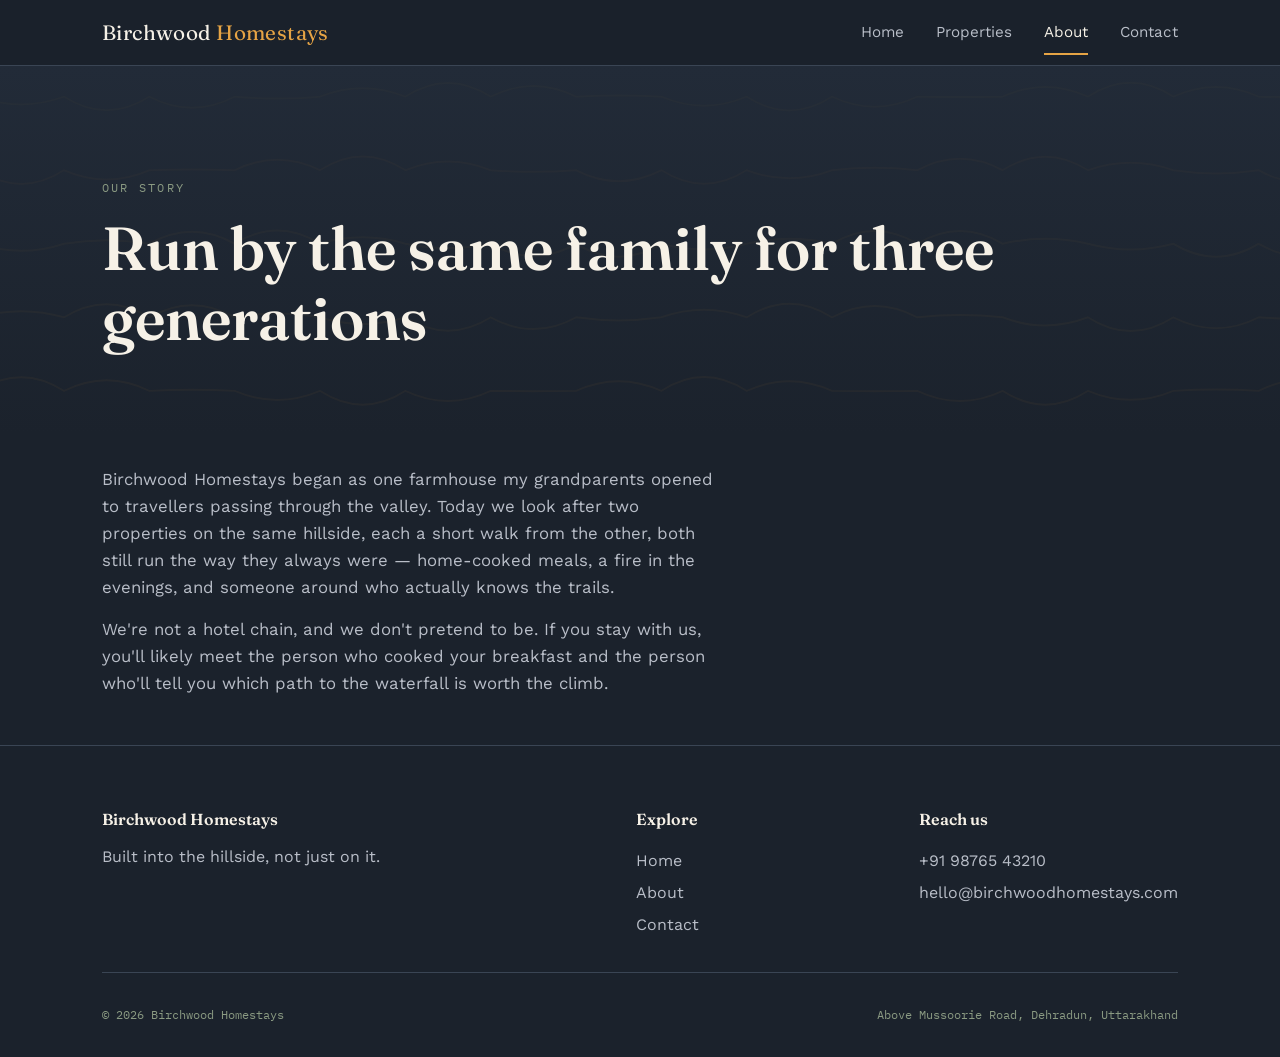
==== about.html @ c45ecbb9 "Add files via upload" ====
<!DOCTYPE html>
<html lang="en">
<head>
  <meta charset="UTF-8">
  <meta name="viewport" content="width=device-width, initial-scale=1.0">
  <title>About — Birchwood Homestays</title>
  <link rel="preconnect" href="https://fonts.googleapis.com">
  <link href="https://fonts.googleapis.com/css2?family=Fraunces:opsz,wght@9..144,400;9..144,600&family=Work+Sans:wght@400;500;600&family=IBM+Plex+Mono:wght@400;500&display=swap" rel="stylesheet">
  <link rel="stylesheet" href="css/style.css">
</head>
<body>

  <header class="site-header" id="site-header"></header>

  <main>
    <section class="hero">
      <div class="hero-contours" id="hero-contours"></div>
      <div class="wrap">
        <p class="hero-eyebrow">Our story</p>
        <h1 id="about-title">About us</h1>
      </div>
    </section>

    <section class="tight about-body" id="about-body">
      <div class="wrap">
        <p class="loading-note">Loading…</p>
      </div>
    </section>
  </main>

  <footer class="site-footer" id="site-footer"></footer>

  <script src="js/shared.js"></script>
  <script>
    (async function init() {
      const site = await renderChrome("about");
      document.getElementById("hero-contours").innerHTML = contourSVG({ lines: 5, opacity: 0.4 });

      const body = document.getElementById("about-body");
      if (!site) {
        body.innerHTML = `<div class="wrap"><p class="empty-note">Could not load page content.</p></div>`;
        return;
      }

      document.getElementById("about-title").textContent = site.aboutTitle || "About us";
      body.innerHTML = `
        <div class="wrap">
          ${(site.aboutBody || []).map(p => `<p>${escapeHTML(p)}</p>`).join("")}
        </div>
      `;
    })();
  </script>
</body>
</html>
---- css/style.css ----
/* ===================================================================
   BIRCHWOOD HOMESTAYS — design tokens
   Theme: dusk in the hills. Edit the variables below to retheme
   the whole site from one place — nothing else needs to change.
   =================================================================== */

:root {
  /* Color */
  --color-bg: #1B222C;
  --color-bg-soft: #222B38;
  --color-bg-card: #2A3442;
  --color-accent: #E6A445;
  --color-accent-soft: #E6A44530;
  --color-text: #F6F1E7;
  --color-text-dim: #B9BEC8;
  --color-sage: #8A9A82;
  --color-line: #3A4554;

  /* Type */
  --font-display: "Fraunces", Georgia, serif;
  --font-body: "Work Sans", "Segoe UI", sans-serif;
  --font-mono: "IBM Plex Mono", monospace;

  /* Layout */
  --max-width: 1140px;
  --radius: 3px;
  --space-xs: 0.5rem;
  --space-sm: 1rem;
  --space-md: 2rem;
  --space-lg: 4rem;
  --space-xl: 7rem;
}

* { box-sizing: border-box; }

html { scroll-behavior: smooth; }

body {
  margin: 0;
  background: var(--color-bg);
  color: var(--color-text);
  font-family: var(--font-body);
  line-height: 1.6;
  font-size: 16px;
}

img { max-width: 100%; display: block; }

a { color: inherit; text-decoration: none; }

h1, h2, h3 {
  font-family: var(--font-display);
  font-weight: 600;
  line-height: 1.15;
  margin: 0 0 var(--space-sm) 0;
}

h1 { font-size: clamp(2.4rem, 5vw, 3.8rem); }
h2 { font-size: clamp(1.7rem, 3vw, 2.4rem); }
h3 { font-size: 1.25rem; }

p { margin: 0 0 var(--space-sm) 0; color: var(--color-text-dim); }

.wrap {
  max-width: var(--max-width);
  margin: 0 auto;
  padding: 0 var(--space-md);
}

/* Visible keyboard focus, everywhere */
a:focus-visible, button:focus-visible, input:focus-visible, textarea:focus-visible {
  outline: 2px solid var(--color-accent);
  outline-offset: 3px;
}

@media (prefers-reduced-motion: reduce) {
  * { animation-duration: 0.01ms !important; transition-duration: 0.01ms !important; }
}

/* ---------- Header ---------- */

.site-header {
  position: sticky;
  top: 0;
  z-index: 50;
  background: rgba(27, 34, 44, 0.92);
  backdrop-filter: blur(6px);
  border-bottom: 1px solid var(--color-line);
}

.site-header .wrap {
  display: flex;
  align-items: center;
  justify-content: space-between;
  padding-top: var(--space-sm);
  padding-bottom: var(--space-sm);
}

.brand {
  font-family: var(--font-display);
  font-size: 1.3rem;
  letter-spacing: 0.02em;
}

.brand span { color: var(--color-accent); }

.main-nav {
  display: flex;
  gap: var(--space-md);
  font-size: 0.95rem;
}

.main-nav a {
  position: relative;
  padding: 0.25rem 0;
  color: var(--color-text-dim);
  transition: color 0.2s ease;
}

.main-nav a:hover, .main-nav a.active { color: var(--color-text); }

.main-nav a.active::after {
  content: "";
  position: absolute;
  left: 0; right: 0; bottom: -6px;
  height: 2px;
  background: var(--color-accent);
}

.nav-toggle {
  display: none;
  background: none;
  border: 1px solid var(--color-line);
  color: var(--color-text);
  padding: 0.4rem 0.6rem;
  border-radius: var(--radius);
}

@media (max-width: 720px) {
  .main-nav {
    position: absolute;
    top: 100%; left: 0; right: 0;
    background: var(--color-bg-soft);
    flex-direction: column;
    padding: var(--space-sm) var(--space-md);
    border-bottom: 1px solid var(--color-line);
    display: none;
  }
  .main-nav.open { display: flex; }
  .nav-toggle { display: inline-block; }
}

/* ---------- Topographic divider (signature motif) ---------- */

.contour-divider {
  width: 100%;
  height: 48px;
  display: block;
  opacity: 0.5;
}

/* ---------- Hero ---------- */

.hero {
  position: relative;
  padding: var(--space-xl) 0 var(--space-lg);
  overflow: hidden;
  background: linear-gradient(180deg, var(--color-bg-soft), var(--color-bg));
}

.hero-contours {
  position: absolute;
  inset: 0;
  z-index: 0;
  opacity: 0.5;
}

.hero .wrap { position: relative; z-index: 1; }

.hero-eyebrow {
  font-family: var(--font-mono);
  font-size: 0.78rem;
  letter-spacing: 0.18em;
  text-transform: uppercase;
  color: var(--color-sage);
  margin-bottom: var(--space-sm);
}

.hero p.lede {
  max-width: 38ch;
  font-size: 1.1rem;
}

/* ---------- Buttons ---------- */

.btn {
  display: inline-flex;
  align-items: center;
  gap: 0.5rem;
  padding: 0.7rem 1.4rem;
  border-radius: var(--radius);
  font-family: var(--font-body);
  font-weight: 600;
  font-size: 0.95rem;
  border: 1px solid transparent;
  cursor: pointer;
  transition: transform 0.15s ease, background 0.2s ease;
}

.btn-primary {
  background: var(--color-accent);
  color: #20180A;
}

.btn-primary:hover { transform: translateY(-1px); }

.btn-outline {
  background: transparent;
  border-color: var(--color-line);
  color: var(--color-text);
}

.btn-outline:hover { border-color: var(--color-accent); }

/* ---------- Property cards (home page) ---------- */

.property-grid {
  display: grid;
  grid-template-columns: repeat(2, 1fr);
  gap: var(--space-md);
  margin: var(--space-lg) 0;
}

@media (max-width: 720px) {
  .property-grid { grid-template-columns: 1fr; }
}

.property-card {
  background: var(--color-bg-card);
  border: 1px solid var(--color-line);
  border-radius: var(--radius);
  overflow: hidden;
  display: flex;
  flex-direction: column;
  transition: transform 0.2s ease, border-color 0.2s ease;
}

.property-card:nth-child(2) { transform: translateY(1.5rem); }

@media (max-width: 720px) {
  .property-card:nth-child(2) { transform: none; }
}

.property-card:hover {
  border-color: var(--color-accent);
  transform: translateY(-4px);
}

.property-card:nth-child(2):hover { transform: translateY(1.5rem) translateY(-4px); }

.property-card-image { aspect-ratio: 3/2; overflow: hidden; }
.property-card-image img { width: 100%; height: 100%; object-fit: cover; }

.property-card-body { padding: var(--space-md); flex: 1; display: flex; flex-direction: column; }

.property-card-tagline {
  font-family: var(--font-mono);
  font-size: 0.82rem;
  color: var(--color-accent);
  margin-bottom: 0.5rem;
}

.property-card-body .btn { margin-top: auto; align-self: flex-start; }

/* ---------- Section spacing ---------- */

section { padding: var(--space-lg) 0; }
section.tight { padding: var(--space-md) 0; }

.section-eyebrow {
  font-family: var(--font-mono);
  font-size: 0.78rem;
  letter-spacing: 0.16em;
  text-transform: uppercase;
  color: var(--color-sage);
  margin-bottom: 0.5rem;
}

/* ---------- Gallery ---------- */

.gallery {
  display: grid;
  grid-template-columns: 1.4fr 1fr;
  grid-template-rows: repeat(2, 1fr);
  gap: var(--space-xs);
  border-radius: var(--radius);
  overflow: hidden;
}

.gallery img { width: 100%; height: 100%; object-fit: cover; }
.gallery a:first-child { grid-row: span 2; }

@media (max-width: 720px) {
  .gallery { grid-template-columns: 1fr 1fr; grid-template-rows: repeat(3, auto); }
  .gallery a:first-child { grid-row: span 1; grid-column: span 2; }
}

/* ---------- Amenities list ---------- */

.amenities-list {
  list-style: none;
  padding: 0;
  margin: 0;
  display: grid;
  grid-template-columns: repeat(2, 1fr);
  gap: 0.6rem 1.5rem;
}

@media (max-width: 600px) { .amenities-list { grid-template-columns: 1fr; } }

.amenities-list li {
  display: flex;
  align-items: baseline;
  gap: 0.6rem;
  color: var(--color-text);
  padding-bottom: 0.6rem;
  border-bottom: 1px dashed var(--color-line);
}

.amenities-list li::before {
  content: "—";
  color: var(--color-accent);
}

/* ---------- Pricing cards ---------- */

.room-grid {
  display: grid;
  grid-template-columns: repeat(auto-fit, minmax(220px, 1fr));
  gap: var(--space-sm);
}

.room-card {
  background: var(--color-bg-card);
  border: 1px solid var(--color-line);
  border-radius: var(--radius);
  padding: var(--space-md);
}

.room-card .price {
  font-family: var(--font-mono);
  font-size: 1.3rem;
  color: var(--color-accent);
  margin: 0.4rem 0;
}

.room-card .occupancy {
  font-family: var(--font-mono);
  font-size: 0.78rem;
  color: var(--color-sage);
  text-transform: uppercase;
  letter-spacing: 0.06em;
}

/* ---------- Location ---------- */

.location-block {
  display: grid;
  grid-template-columns: 1fr 1fr;
  gap: var(--space-md);
  align-items: start;
}

@media (max-width: 720px) { .location-block { grid-template-columns: 1fr; } }

.map-frame {
  border: 1px solid var(--color-line);
  border-radius: var(--radius);
  overflow: hidden;
  aspect-ratio: 4/3;
}

.map-frame iframe { width: 100%; height: 100%; border: 0; }

/* ---------- Reviews (postcard motif) ---------- */

.review-grid {
  display: grid;
  grid-template-columns: repeat(auto-fit, minmax(260px, 1fr));
  gap: var(--space-md);
}

.review-card {
  position: relative;
  background: var(--color-bg-card);
  border: 1px solid var(--color-line);
  border-radius: var(--radius);
  padding: var(--space-md);
}

.review-stamp {
  position: absolute;
  top: var(--space-sm);
  right: var(--space-sm);
  width: 40px; height: 40px;
  border: 1.5px dashed var(--color-accent);
  border-radius: 50%;
  display: flex;
  align-items: center;
  justify-content: center;
  font-family: var(--font-mono);
  font-size: 0.7rem;
  color: var(--color-accent);
  transform: rotate(8deg);
}

.review-text { font-style: italic; color: var(--color-text); margin-bottom: var(--space-sm); }

.review-guest { font-family: var(--font-mono); font-size: 0.85rem; color: var(--color-sage); }

/* ---------- About page ---------- */

.about-body p { font-size: 1.05rem; max-width: 62ch; }

/* ---------- Contact ---------- */

.contact-grid {
  display: grid;
  grid-template-columns: 1fr 1fr;
  gap: var(--space-lg);
}

@media (max-width: 720px) { .contact-grid { grid-template-columns: 1fr; } }

.contact-info dt {
  font-family: var(--font-mono);
  font-size: 0.78rem;
  color: var(--color-sage);
  text-transform: uppercase;
  letter-spacing: 0.06em;
  margin-top: var(--space-sm);
}

.contact-info dd { margin: 0.2rem 0 0 0; font-size: 1.05rem; }

form.contact-form { display: flex; flex-direction: column; gap: var(--space-sm); }

.contact-form label {
  font-family: var(--font-mono);
  font-size: 0.78rem;
  text-transform: uppercase;
  letter-spacing: 0.06em;
  color: var(--color-sage);
  margin-bottom: 0.3rem;
  display: block;
}

.contact-form input, .contact-form textarea, .contact-form select {
  width: 100%;
  background: var(--color-bg-card);
  border: 1px solid var(--color-line);
  border-radius: var(--radius);
  color: var(--color-text);
  padding: 0.65rem 0.8rem;
  font-family: var(--font-body);
  font-size: 1rem;
}

.contact-form input:focus, .contact-form textarea:focus, .contact-form select:focus {
  border-color: var(--color-accent);
}

.form-status {
  font-family: var(--font-mono);
  font-size: 0.85rem;
  color: var(--color-sage);
  min-height: 1.2em;
}

/* ---------- Footer ---------- */

.site-footer {
  border-top: 1px solid var(--color-line);
  padding: var(--space-lg) 0 var(--space-md);
  color: var(--color-text-dim);
}

.footer-grid {
  display: grid;
  grid-template-columns: 2fr 1fr 1fr;
  gap: var(--space-md);
}

@media (max-width: 720px) { .footer-grid { grid-template-columns: 1fr; gap: var(--space-md); } }

.footer-grid h3 { font-size: 1rem; color: var(--color-text); }

.footer-grid a { display: block; padding: 0.2rem 0; color: var(--color-text-dim); }
.footer-grid a:hover { color: var(--color-accent); }

.footer-bottom {
  margin-top: var(--space-md);
  padding-top: var(--space-md);
  border-top: 1px solid var(--color-line);
  font-family: var(--font-mono);
  font-size: 0.78rem;
  color: var(--color-sage);
  display: flex;
  justify-content: space-between;
  flex-wrap: wrap;
  gap: 0.5rem;
}

/* ---------- Loading / empty states ---------- */

.loading-note, .empty-note {
  font-family: var(--font-mono);
  font-size: 0.85rem;
  color: var(--color-sage);
  padding: var(--space-md) 0;
}

/* ---------- Utility ---------- */

.center { text-align: center; }
.mt-lg { margin-top: var(--space-lg); }
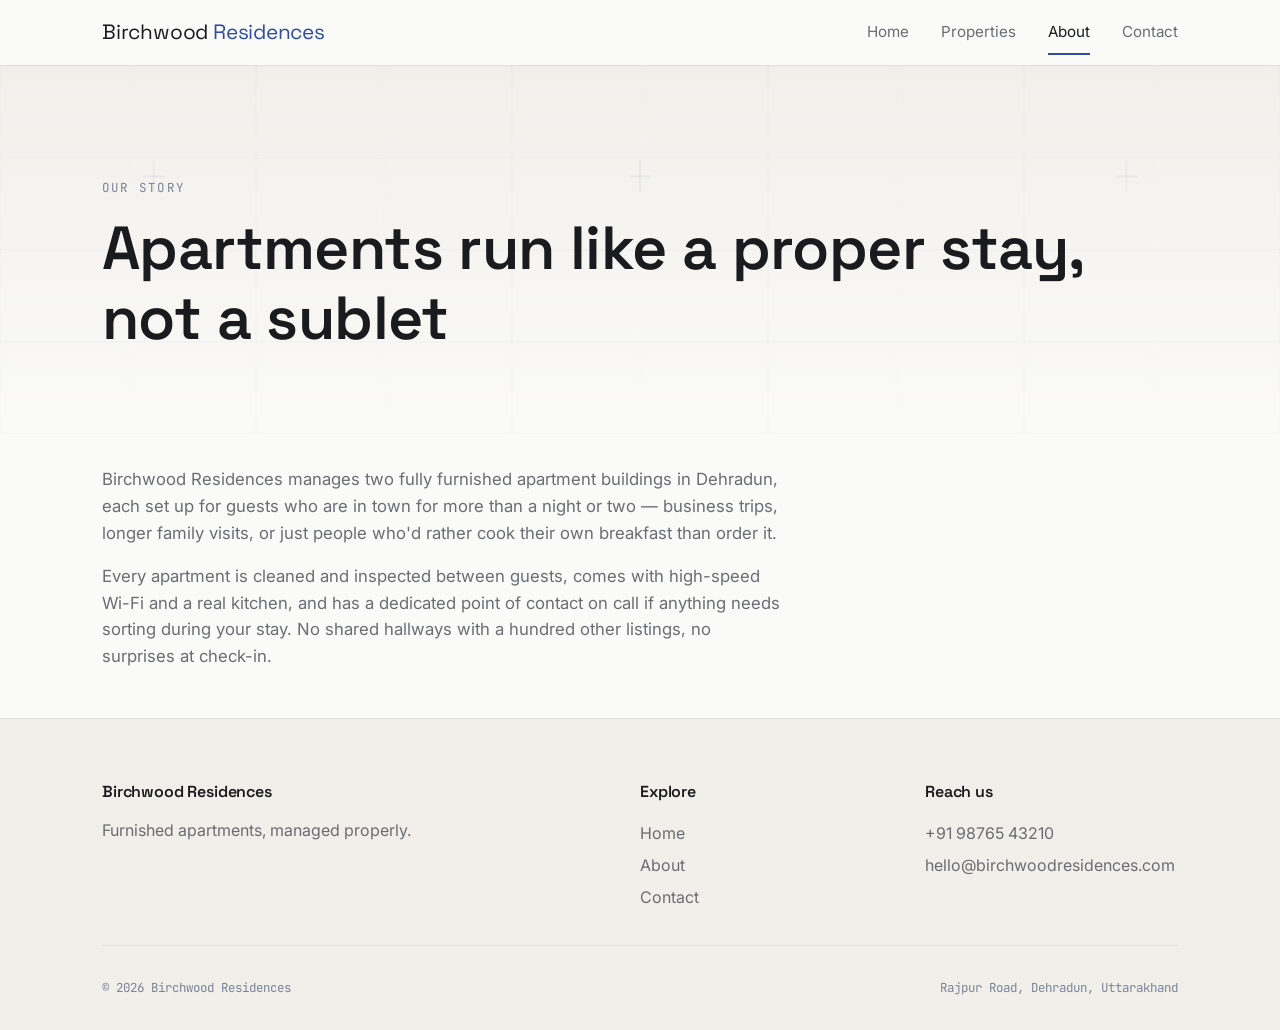
==== commit 3f374d07: "Add files via upload" ====
--- a/about.html
+++ b/about.html
@@ -3,9 +3,9 @@
 <head>
   <meta charset="UTF-8">
   <meta name="viewport" content="width=device-width, initial-scale=1.0">
-  <title>About — Birchwood Homestays</title>
+  <title>About — Birchwood Residences</title>
   <link rel="preconnect" href="https://fonts.googleapis.com">
-  <link href="https://fonts.googleapis.com/css2?family=Fraunces:opsz,wght@9..144,400;9..144,600&family=Work+Sans:wght@400;500;600&family=IBM+Plex+Mono:wght@400;500&display=swap" rel="stylesheet">
+  <link href="https://fonts.googleapis.com/css2?family=Space+Grotesk:wght@500;600;700&family=Inter:wght@400;500;600&family=JetBrains+Mono:wght@400;500&display=swap" rel="stylesheet">
   <link rel="stylesheet" href="css/style.css">
 </head>
 <body>
--- a/css/style.css
+++ b/css/style.css
@@ -1,25 +1,27 @@
 /* ===================================================================
-   BIRCHWOOD HOMESTAYS — design tokens
-   Theme: dusk in the hills. Edit the variables below to retheme
-   the whole site from one place — nothing else needs to change.
+   BIRCHWOOD RESIDENCES — design tokens
+   Theme: modern apartments, architectural/blueprint motif.
+   Edit the variables below to retheme the whole site from one
+   place — nothing else needs to change.
    =================================================================== */
 
 :root {
   /* Color */
-  --color-bg: #1B222C;
-  --color-bg-soft: #222B38;
-  --color-bg-card: #2A3442;
-  --color-accent: #E6A445;
-  --color-accent-soft: #E6A44530;
-  --color-text: #F6F1E7;
-  --color-text-dim: #B9BEC8;
-  --color-sage: #8A9A82;
-  --color-line: #3A4554;
+  --color-bg: #FAFAF8;
+  --color-bg-soft: #F1EFEA;
+  --color-bg-card: #FFFFFF;
+  --color-accent: #2F4DA0;
+  --color-on-accent: #FFFFFF;
+  --color-accent-soft: #2F4DA01F;
+  --color-text: #1A1B1E;
+  --color-text-dim: #6B6D72;
+  --color-steel: #7B8499;
+  --color-line: #E1DFDA;
 
   /* Type */
-  --font-display: "Fraunces", Georgia, serif;
-  --font-body: "Work Sans", "Segoe UI", sans-serif;
-  --font-mono: "IBM Plex Mono", monospace;
+  --font-display: "Space Grotesk", "Segoe UI", sans-serif;
+  --font-body: "Inter", "Segoe UI", sans-serif;
+  --font-mono: "JetBrains Mono", monospace;
 
   /* Layout */
   --max-width: 1140px;
@@ -53,6 +55,7 @@
   font-weight: 600;
   line-height: 1.15;
   margin: 0 0 var(--space-sm) 0;
+  letter-spacing: -0.01em;
 }
 
 h1 { font-size: clamp(2.4rem, 5vw, 3.8rem); }
@@ -83,7 +86,7 @@
   position: sticky;
   top: 0;
   z-index: 50;
-  background: rgba(27, 34, 44, 0.92);
+  background: rgba(250, 250, 248, 0.92);
   backdrop-filter: blur(6px);
   border-bottom: 1px solid var(--color-line);
 }
@@ -99,7 +102,7 @@
 .brand {
   font-family: var(--font-display);
   font-size: 1.3rem;
-  letter-spacing: 0.02em;
+  letter-spacing: -0.01em;
 }
 
 .brand span { color: var(--color-accent); }
@@ -140,7 +143,7 @@
   .main-nav {
     position: absolute;
     top: 100%; left: 0; right: 0;
-    background: var(--color-bg-soft);
+    background: var(--color-bg);
     flex-direction: column;
     padding: var(--space-sm) var(--space-md);
     border-bottom: 1px solid var(--color-line);
@@ -150,7 +153,7 @@
   .nav-toggle { display: inline-block; }
 }
 
-/* ---------- Topographic divider (signature motif) ---------- */
+/* ---------- Blueprint divider / texture (signature motif) ---------- */
 
 .contour-divider {
   width: 100%;
@@ -172,7 +175,7 @@
   position: absolute;
   inset: 0;
   z-index: 0;
-  opacity: 0.5;
+  opacity: 0.6;
 }
 
 .hero .wrap { position: relative; z-index: 1; }
@@ -182,7 +185,7 @@
   font-size: 0.78rem;
   letter-spacing: 0.18em;
   text-transform: uppercase;
-  color: var(--color-sage);
+  color: var(--color-steel);
   margin-bottom: var(--space-sm);
 }
 
@@ -209,7 +212,7 @@
 
 .btn-primary {
   background: var(--color-accent);
-  color: #20180A;
+  color: var(--color-on-accent);
 }
 
 .btn-primary:hover { transform: translateY(-1px); }
@@ -220,7 +223,7 @@
   color: var(--color-text);
 }
 
-.btn-outline:hover { border-color: var(--color-accent); }
+.btn-outline:hover { border-color: var(--color-accent); color: var(--color-accent); }
 
 /* ---------- Property cards (home page) ---------- */
 
@@ -242,21 +245,14 @@
   overflow: hidden;
   display: flex;
   flex-direction: column;
-  transition: transform 0.2s ease, border-color 0.2s ease;
-}
-
-.property-card:nth-child(2) { transform: translateY(1.5rem); }
-
-@media (max-width: 720px) {
-  .property-card:nth-child(2) { transform: none; }
+  transition: transform 0.2s ease, border-color 0.2s ease, box-shadow 0.2s ease;
 }
 
 .property-card:hover {
   border-color: var(--color-accent);
   transform: translateY(-4px);
-}
-
-.property-card:nth-child(2):hover { transform: translateY(1.5rem) translateY(-4px); }
+  box-shadow: 0 12px 24px -12px rgba(20, 24, 40, 0.18);
+}
 
 .property-card-image { aspect-ratio: 3/2; overflow: hidden; }
 .property-card-image img { width: 100%; height: 100%; object-fit: cover; }
@@ -282,7 +278,7 @@
   font-size: 0.78rem;
   letter-spacing: 0.16em;
   text-transform: uppercase;
-  color: var(--color-sage);
+  color: var(--color-steel);
   margin-bottom: 0.5rem;
 }
 
@@ -328,8 +324,9 @@
 }
 
 .amenities-list li::before {
-  content: "—";
+  content: "+";
   color: var(--color-accent);
+  font-family: var(--font-mono);
 }
 
 /* ---------- Pricing cards ---------- */
@@ -357,7 +354,7 @@
 .room-card .occupancy {
   font-family: var(--font-mono);
   font-size: 0.78rem;
-  color: var(--color-sage);
+  color: var(--color-steel);
   text-transform: uppercase;
   letter-spacing: 0.06em;
 }
@@ -382,7 +379,7 @@
 
 .map-frame iframe { width: 100%; height: 100%; border: 0; }
 
-/* ---------- Reviews (postcard motif) ---------- */
+/* ---------- Reviews ---------- */
 
 .review-grid {
   display: grid;
@@ -403,7 +400,7 @@
   top: var(--space-sm);
   right: var(--space-sm);
   width: 40px; height: 40px;
-  border: 1.5px dashed var(--color-accent);
+  border: 1.5px solid var(--color-accent-soft);
   border-radius: 50%;
   display: flex;
   align-items: center;
@@ -411,12 +408,11 @@
   font-family: var(--font-mono);
   font-size: 0.7rem;
   color: var(--color-accent);
-  transform: rotate(8deg);
-}
-
-.review-text { font-style: italic; color: var(--color-text); margin-bottom: var(--space-sm); }
-
-.review-guest { font-family: var(--font-mono); font-size: 0.85rem; color: var(--color-sage); }
+}
+
+.review-text { font-style: normal; color: var(--color-text); margin-bottom: var(--space-sm); }
+
+.review-guest { font-family: var(--font-mono); font-size: 0.85rem; color: var(--color-steel); }
 
 /* ---------- About page ---------- */
 
@@ -435,7 +431,7 @@
 .contact-info dt {
   font-family: var(--font-mono);
   font-size: 0.78rem;
-  color: var(--color-sage);
+  color: var(--color-steel);
   text-transform: uppercase;
   letter-spacing: 0.06em;
   margin-top: var(--space-sm);
@@ -450,7 +446,7 @@
   font-size: 0.78rem;
   text-transform: uppercase;
   letter-spacing: 0.06em;
-  color: var(--color-sage);
+  color: var(--color-steel);
   margin-bottom: 0.3rem;
   display: block;
 }
@@ -473,7 +469,7 @@
 .form-status {
   font-family: var(--font-mono);
   font-size: 0.85rem;
-  color: var(--color-sage);
+  color: var(--color-steel);
   min-height: 1.2em;
 }
 
@@ -483,6 +479,7 @@
   border-top: 1px solid var(--color-line);
   padding: var(--space-lg) 0 var(--space-md);
   color: var(--color-text-dim);
+  background: var(--color-bg-soft);
 }
 
 .footer-grid {
@@ -504,7 +501,7 @@
   border-top: 1px solid var(--color-line);
   font-family: var(--font-mono);
   font-size: 0.78rem;
-  color: var(--color-sage);
+  color: var(--color-steel);
   display: flex;
   justify-content: space-between;
   flex-wrap: wrap;
@@ -516,7 +513,7 @@
 .loading-note, .empty-note {
   font-family: var(--font-mono);
   font-size: 0.85rem;
-  color: var(--color-sage);
+  color: var(--color-steel);
   padding: var(--space-md) 0;
 }
 
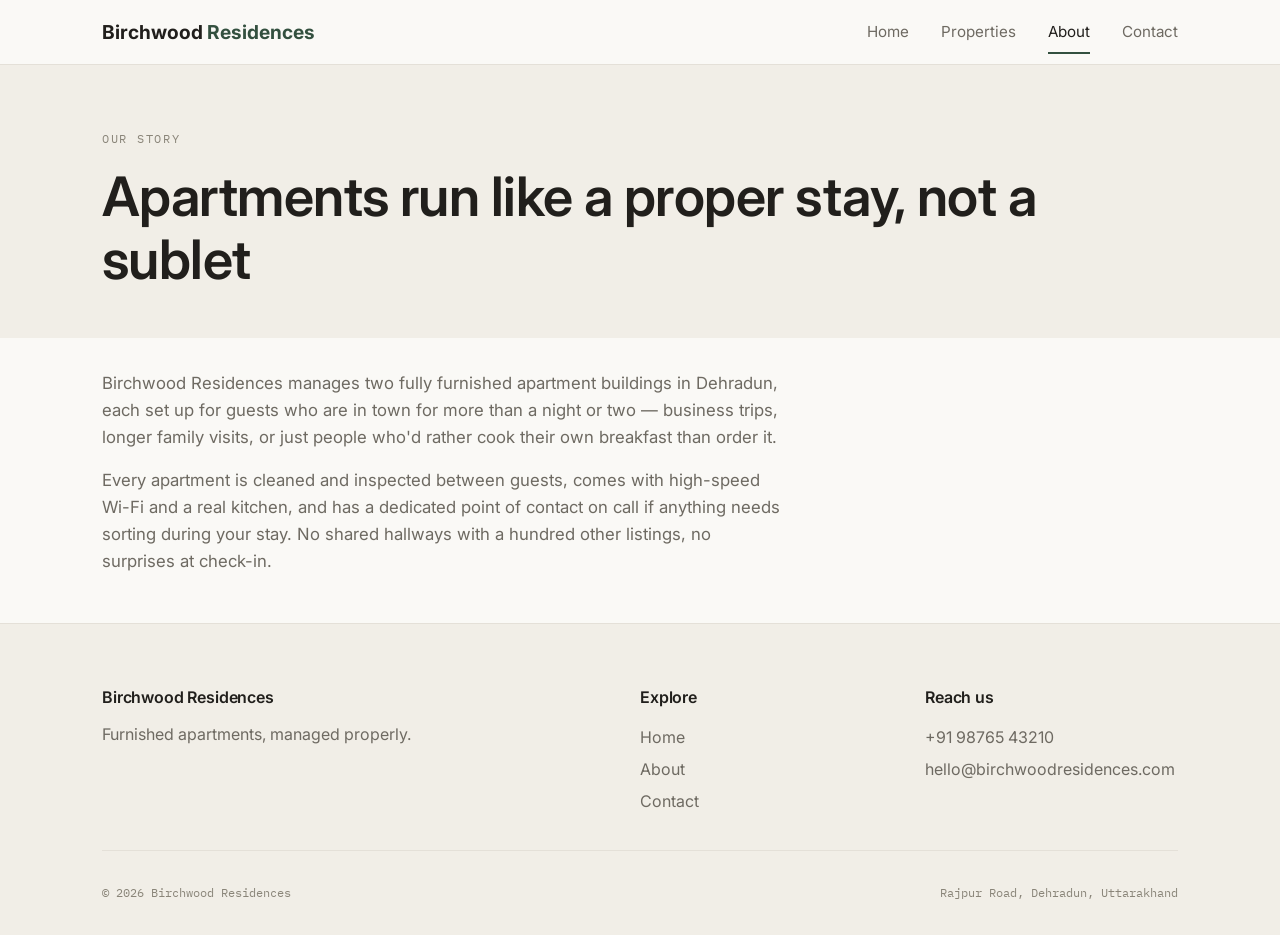
==== commit 53af50c5: "Add files via upload" ====
--- a/about.html
+++ b/about.html
@@ -5,7 +5,7 @@
   <meta name="viewport" content="width=device-width, initial-scale=1.0">
   <title>About — Birchwood Residences</title>
   <link rel="preconnect" href="https://fonts.googleapis.com">
-  <link href="https://fonts.googleapis.com/css2?family=Space+Grotesk:wght@500;600;700&family=Inter:wght@400;500;600&family=JetBrains+Mono:wght@400;500&display=swap" rel="stylesheet">
+  <link href="https://fonts.googleapis.com/css2?family=Inter:wght@400;500;600;700&family=IBM+Plex+Mono:wght@400;500&display=swap" rel="stylesheet">
   <link rel="stylesheet" href="css/style.css">
 </head>
 <body>
@@ -13,8 +13,7 @@
   <header class="site-header" id="site-header"></header>
 
   <main>
-    <section class="hero">
-      <div class="hero-contours" id="hero-contours"></div>
+    <section class="hero hero-plain">
       <div class="wrap">
         <p class="hero-eyebrow">Our story</p>
         <h1 id="about-title">About us</h1>
@@ -34,14 +33,11 @@
   <script>
     (async function init() {
       const site = await renderChrome("about");
-      document.getElementById("hero-contours").innerHTML = contourSVG({ lines: 5, opacity: 0.4 });
-
       const body = document.getElementById("about-body");
       if (!site) {
         body.innerHTML = `<div class="wrap"><p class="empty-note">Could not load page content.</p></div>`;
         return;
       }
-
       document.getElementById("about-title").textContent = site.aboutTitle || "About us";
       body.innerHTML = `
         <div class="wrap">
--- a/css/style.css
+++ b/css/style.css
@@ -1,36 +1,37 @@
 /* ===================================================================
    BIRCHWOOD RESIDENCES — design tokens
-   Theme: modern apartments, architectural/blueprint motif.
-   Edit the variables below to retheme the whole site from one
-   place — nothing else needs to change.
+   Theme: photography-led, restrained — modelled on how real
+   serviced-apartment brands (Sonder, StayVista, etc.) actually
+   present themselves: real photos doing the work, minimal
+   decoration, price and detail visible up front.
    =================================================================== */
 
 :root {
   /* Color */
-  --color-bg: #FAFAF8;
-  --color-bg-soft: #F1EFEA;
+  --color-bg: #FAF9F6;
+  --color-bg-soft: #F1EEE7;
   --color-bg-card: #FFFFFF;
-  --color-accent: #2F4DA0;
+  --color-accent: #33503F;
   --color-on-accent: #FFFFFF;
-  --color-accent-soft: #2F4DA01F;
-  --color-text: #1A1B1E;
-  --color-text-dim: #6B6D72;
-  --color-steel: #7B8499;
-  --color-line: #E1DFDA;
+  --color-accent-soft: #33503F14;
+  --color-text: #211F1C;
+  --color-text-dim: #6E6A62;
+  --color-steel: #8A8579;
+  --color-line: #E4E0D8;
 
   /* Type */
-  --font-display: "Space Grotesk", "Segoe UI", sans-serif;
+  --font-display: "Inter", "Segoe UI", sans-serif;
   --font-body: "Inter", "Segoe UI", sans-serif;
-  --font-mono: "JetBrains Mono", monospace;
+  --font-mono: "IBM Plex Mono", monospace;
 
   /* Layout */
   --max-width: 1140px;
-  --radius: 3px;
+  --radius: 4px;
   --space-xs: 0.5rem;
   --space-sm: 1rem;
   --space-md: 2rem;
   --space-lg: 4rem;
-  --space-xl: 7rem;
+  --space-xl: 6rem;
 }
 
 * { box-sizing: border-box; }
@@ -58,9 +59,9 @@
   letter-spacing: -0.01em;
 }
 
-h1 { font-size: clamp(2.4rem, 5vw, 3.8rem); }
-h2 { font-size: clamp(1.7rem, 3vw, 2.4rem); }
-h3 { font-size: 1.25rem; }
+h1 { font-size: clamp(2.3rem, 4.6vw, 3.4rem); }
+h2 { font-size: clamp(1.6rem, 2.8vw, 2.1rem); }
+h3 { font-size: 1.2rem; }
 
 p { margin: 0 0 var(--space-sm) 0; color: var(--color-text-dim); }
 
@@ -70,7 +71,6 @@
   padding: 0 var(--space-md);
 }
 
-/* Visible keyboard focus, everywhere */
 a:focus-visible, button:focus-visible, input:focus-visible, textarea:focus-visible {
   outline: 2px solid var(--color-accent);
   outline-offset: 3px;
@@ -86,7 +86,7 @@
   position: sticky;
   top: 0;
   z-index: 50;
-  background: rgba(250, 250, 248, 0.92);
+  background: rgba(250, 249, 246, 0.94);
   backdrop-filter: blur(6px);
   border-bottom: 1px solid var(--color-line);
 }
@@ -101,25 +101,15 @@
 
 .brand {
   font-family: var(--font-display);
-  font-size: 1.3rem;
-  letter-spacing: -0.01em;
+  font-weight: 700;
+  font-size: 1.2rem;
 }
 
 .brand span { color: var(--color-accent); }
 
-.main-nav {
-  display: flex;
-  gap: var(--space-md);
-  font-size: 0.95rem;
-}
-
-.main-nav a {
-  position: relative;
-  padding: 0.25rem 0;
-  color: var(--color-text-dim);
-  transition: color 0.2s ease;
-}
-
+.main-nav { display: flex; gap: var(--space-md); font-size: 0.95rem; }
+
+.main-nav a { position: relative; padding: 0.25rem 0; color: var(--color-text-dim); transition: color 0.2s ease; }
 .main-nav a:hover, .main-nav a.active { color: var(--color-text); }
 
 .main-nav a.active::after {
@@ -153,46 +143,56 @@
   .nav-toggle { display: inline-block; }
 }
 
-/* ---------- Blueprint divider / texture (signature motif) ---------- */
-
-.contour-divider {
-  width: 100%;
-  height: 48px;
-  display: block;
-  opacity: 0.5;
-}
-
-/* ---------- Hero ---------- */
+/* ---------- Hero (photo-led, like the real comparable sites) ---------- */
 
 .hero {
   position: relative;
-  padding: var(--space-xl) 0 var(--space-lg);
+  min-height: 64vh;
+  display: flex;
+  align-items: flex-end;
+  background-size: cover;
+  background-position: center;
   overflow: hidden;
-  background: linear-gradient(180deg, var(--color-bg-soft), var(--color-bg));
-}
-
-.hero-contours {
+}
+
+.hero::after {
+  content: "";
   position: absolute;
   inset: 0;
-  z-index: 0;
-  opacity: 0.6;
-}
-
-.hero .wrap { position: relative; z-index: 1; }
+  background: linear-gradient(180deg, rgba(20,18,14,0.05) 0%, rgba(20,18,14,0.65) 100%);
+}
+
+.hero .wrap {
+  position: relative;
+  z-index: 1;
+  padding-bottom: var(--space-lg);
+  color: #fff;
+}
 
 .hero-eyebrow {
   font-family: var(--font-mono);
   font-size: 0.78rem;
-  letter-spacing: 0.18em;
+  letter-spacing: 0.14em;
   text-transform: uppercase;
-  color: var(--color-steel);
+  color: #E8E4DA;
   margin-bottom: var(--space-sm);
 }
 
-.hero p.lede {
-  max-width: 38ch;
-  font-size: 1.1rem;
-}
+.hero h1 { color: #fff; }
+.hero p.lede { max-width: 42ch; font-size: 1.1rem; color: #E8E4DA; }
+
+/* Lighter hero variant for inner pages (about/contact) — no photo needed */
+.hero.hero-plain {
+  min-height: auto;
+  background: var(--color-bg-soft);
+  padding: var(--space-lg) 0 var(--space-md);
+  display: block;
+}
+.hero.hero-plain::after { display: none; }
+.hero.hero-plain .wrap { color: var(--color-text); padding-bottom: 0; }
+.hero.hero-plain .hero-eyebrow { color: var(--color-steel); }
+.hero.hero-plain h1 { color: var(--color-text); }
+.hero.hero-plain p.lede { color: var(--color-text-dim); }
 
 /* ---------- Buttons ---------- */
 
@@ -210,22 +210,13 @@
   transition: transform 0.15s ease, background 0.2s ease;
 }
 
-.btn-primary {
-  background: var(--color-accent);
-  color: var(--color-on-accent);
-}
-
+.btn-primary { background: var(--color-accent); color: var(--color-on-accent); }
 .btn-primary:hover { transform: translateY(-1px); }
 
-.btn-outline {
-  background: transparent;
-  border-color: var(--color-line);
-  color: var(--color-text);
-}
-
+.btn-outline { background: transparent; border-color: var(--color-line); color: var(--color-text); }
 .btn-outline:hover { border-color: var(--color-accent); color: var(--color-accent); }
 
-/* ---------- Property cards (home page) ---------- */
+/* ---------- Property cards (listing-style: photo, price, CTA) ---------- */
 
 .property-grid {
   display: grid;
@@ -234,9 +225,7 @@
   margin: var(--space-lg) 0;
 }
 
-@media (max-width: 720px) {
-  .property-grid { grid-template-columns: 1fr; }
-}
+@media (max-width: 720px) { .property-grid { grid-template-columns: 1fr; } }
 
 .property-card {
   background: var(--color-bg-card);
@@ -245,24 +234,34 @@
   overflow: hidden;
   display: flex;
   flex-direction: column;
-  transition: transform 0.2s ease, border-color 0.2s ease, box-shadow 0.2s ease;
+  transition: transform 0.2s ease, box-shadow 0.2s ease;
 }
 
 .property-card:hover {
-  border-color: var(--color-accent);
-  transform: translateY(-4px);
-  box-shadow: 0 12px 24px -12px rgba(20, 24, 40, 0.18);
-}
-
-.property-card-image { aspect-ratio: 3/2; overflow: hidden; }
+  transform: translateY(-3px);
+  box-shadow: 0 16px 32px -18px rgba(30, 28, 22, 0.25);
+}
+
+.property-card-image { position: relative; aspect-ratio: 3/2; overflow: hidden; }
 .property-card-image img { width: 100%; height: 100%; object-fit: cover; }
 
+.price-badge {
+  position: absolute;
+  bottom: var(--space-sm);
+  left: var(--space-sm);
+  background: rgba(255,255,255,0.95);
+  color: var(--color-text);
+  font-family: var(--font-mono);
+  font-size: 0.82rem;
+  padding: 0.3rem 0.7rem;
+  border-radius: var(--radius);
+}
+
 .property-card-body { padding: var(--space-md); flex: 1; display: flex; flex-direction: column; }
 
 .property-card-tagline {
-  font-family: var(--font-mono);
-  font-size: 0.82rem;
-  color: var(--color-accent);
+  font-size: 0.88rem;
+  color: var(--color-text-dim);
   margin-bottom: 0.5rem;
 }
 
@@ -276,7 +275,7 @@
 .section-eyebrow {
   font-family: var(--font-mono);
   font-size: 0.78rem;
-  letter-spacing: 0.16em;
+  letter-spacing: 0.12em;
   text-transform: uppercase;
   color: var(--color-steel);
   margin-bottom: 0.5rem;
@@ -320,14 +319,10 @@
   gap: 0.6rem;
   color: var(--color-text);
   padding-bottom: 0.6rem;
-  border-bottom: 1px dashed var(--color-line);
-}
-
-.amenities-list li::before {
-  content: "+";
-  color: var(--color-accent);
-  font-family: var(--font-mono);
-}
+  border-bottom: 1px solid var(--color-line);
+}
+
+.amenities-list li::before { content: "\2713"; color: var(--color-accent); font-weight: 700; }
 
 /* ---------- Pricing cards ---------- */
 
@@ -344,19 +339,14 @@
   padding: var(--space-md);
 }
 
-.room-card .price {
-  font-family: var(--font-mono);
-  font-size: 1.3rem;
-  color: var(--color-accent);
-  margin: 0.4rem 0;
-}
+.room-card .price { font-family: var(--font-mono); font-size: 1.25rem; color: var(--color-accent); margin: 0.4rem 0; }
 
 .room-card .occupancy {
   font-family: var(--font-mono);
   font-size: 0.78rem;
   color: var(--color-steel);
   text-transform: uppercase;
-  letter-spacing: 0.06em;
+  letter-spacing: 0.05em;
 }
 
 /* ---------- Location ---------- */
@@ -370,16 +360,10 @@
 
 @media (max-width: 720px) { .location-block { grid-template-columns: 1fr; } }
 
-.map-frame {
-  border: 1px solid var(--color-line);
-  border-radius: var(--radius);
-  overflow: hidden;
-  aspect-ratio: 4/3;
-}
-
+.map-frame { border: 1px solid var(--color-line); border-radius: var(--radius); overflow: hidden; aspect-ratio: 4/3; }
 .map-frame iframe { width: 100%; height: 100%; border: 0; }
 
-/* ---------- Reviews ---------- */
+/* ---------- Reviews (plain, star-rating led — not a postcard gimmick) ---------- */
 
 .review-grid {
   display: grid;
@@ -388,31 +372,15 @@
 }
 
 .review-card {
-  position: relative;
   background: var(--color-bg-card);
   border: 1px solid var(--color-line);
   border-radius: var(--radius);
   padding: var(--space-md);
 }
 
-.review-stamp {
-  position: absolute;
-  top: var(--space-sm);
-  right: var(--space-sm);
-  width: 40px; height: 40px;
-  border: 1.5px solid var(--color-accent-soft);
-  border-radius: 50%;
-  display: flex;
-  align-items: center;
-  justify-content: center;
-  font-family: var(--font-mono);
-  font-size: 0.7rem;
-  color: var(--color-accent);
-}
-
-.review-text { font-style: normal; color: var(--color-text); margin-bottom: var(--space-sm); }
-
-.review-guest { font-family: var(--font-mono); font-size: 0.85rem; color: var(--color-steel); }
+.review-stars { color: var(--color-accent); font-size: 0.95rem; margin-bottom: 0.5rem; letter-spacing: 0.05em; }
+.review-text { color: var(--color-text); margin-bottom: var(--space-sm); }
+.review-guest { font-size: 0.88rem; color: var(--color-steel); }
 
 /* ---------- About page ---------- */
 
@@ -420,11 +388,7 @@
 
 /* ---------- Contact ---------- */
 
-.contact-grid {
-  display: grid;
-  grid-template-columns: 1fr 1fr;
-  gap: var(--space-lg);
-}
+.contact-grid { display: grid; grid-template-columns: 1fr 1fr; gap: var(--space-lg); }
 
 @media (max-width: 720px) { .contact-grid { grid-template-columns: 1fr; } }
 
@@ -433,7 +397,7 @@
   font-size: 0.78rem;
   color: var(--color-steel);
   text-transform: uppercase;
-  letter-spacing: 0.06em;
+  letter-spacing: 0.05em;
   margin-top: var(--space-sm);
 }
 
@@ -445,7 +409,7 @@
   font-family: var(--font-mono);
   font-size: 0.78rem;
   text-transform: uppercase;
-  letter-spacing: 0.06em;
+  letter-spacing: 0.05em;
   color: var(--color-steel);
   margin-bottom: 0.3rem;
   display: block;
@@ -462,16 +426,9 @@
   font-size: 1rem;
 }
 
-.contact-form input:focus, .contact-form textarea:focus, .contact-form select:focus {
-  border-color: var(--color-accent);
-}
-
-.form-status {
-  font-family: var(--font-mono);
-  font-size: 0.85rem;
-  color: var(--color-steel);
-  min-height: 1.2em;
-}
+.contact-form input:focus, .contact-form textarea:focus, .contact-form select:focus { border-color: var(--color-accent); }
+
+.form-status { font-family: var(--font-mono); font-size: 0.85rem; color: var(--color-steel); min-height: 1.2em; }
 
 /* ---------- Footer ---------- */
 
@@ -482,16 +439,11 @@
   background: var(--color-bg-soft);
 }
 
-.footer-grid {
-  display: grid;
-  grid-template-columns: 2fr 1fr 1fr;
-  gap: var(--space-md);
-}
+.footer-grid { display: grid; grid-template-columns: 2fr 1fr 1fr; gap: var(--space-md); }
 
 @media (max-width: 720px) { .footer-grid { grid-template-columns: 1fr; gap: var(--space-md); } }
 
 .footer-grid h3 { font-size: 1rem; color: var(--color-text); }
-
 .footer-grid a { display: block; padding: 0.2rem 0; color: var(--color-text-dim); }
 .footer-grid a:hover { color: var(--color-accent); }
 
@@ -510,12 +462,7 @@
 
 /* ---------- Loading / empty states ---------- */
 
-.loading-note, .empty-note {
-  font-family: var(--font-mono);
-  font-size: 0.85rem;
-  color: var(--color-steel);
-  padding: var(--space-md) 0;
-}
+.loading-note, .empty-note { font-family: var(--font-mono); font-size: 0.85rem; color: var(--color-steel); padding: var(--space-md) 0; }
 
 /* ---------- Utility ---------- */
 
